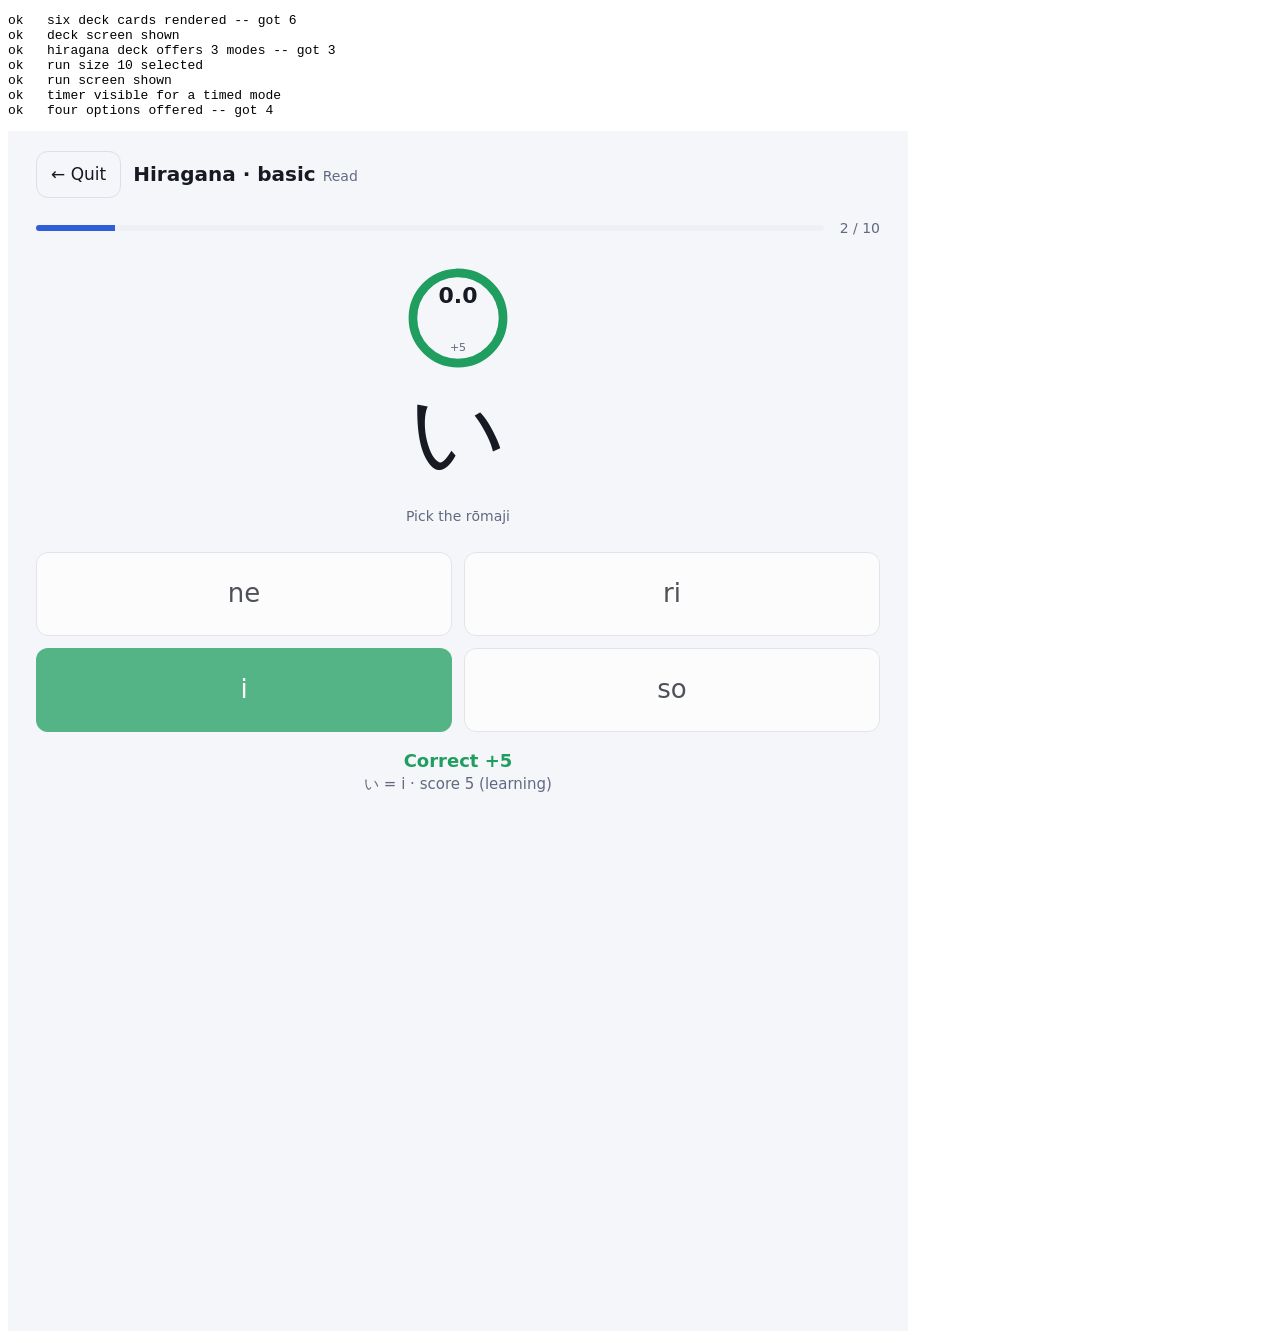
==== tools/browser-smoke.html @ 111c3815 "Kana SRS: offline hiragana/katakana drill app Standalone static page (no build step, no dependencies" ====
<!DOCTYPE html>
<!-- [MODULE] browser-smoke | End-to-end UI check: drives a real run in an iframe and asserts the results
     [IFACE] layer: tooling | in: nothing -> out: pass/fail lines in #out, ending SMOKE PASSED/FAILED | crosses: [browser DOM, localStorage]
     [GRAPH] needs: [index] | feeds: [] | group: tooling
     [STATE] stateful | persists: clears the app's localStorage key before running | raises: nothing

     Must be served over http(s): it drives index.html through a same-origin
     iframe, which file:// forbids. See README "Development". -->
<html lang="en">
<head><meta charset="utf-8"><title>Kana SRS browser smoke test</title></head>
<body>
<pre id="out">running…</pre>
<iframe id="frame" style="width:900px;height:1200px;border:0"></iframe>
<script>
var lines = [];
function log(name, ok, detail) { lines.push((ok ? 'ok   ' : 'FAIL ') + name + (detail ? ' -- ' + detail : '')); render(); }
function render() { document.getElementById('out').textContent = lines.join('\n'); }
function wait(ms) { return new Promise(function (r) { setTimeout(r, ms); }); }

var frame = document.getElementById('frame');
var started = false;

// Same origin as the app, so its saved progress can be cleared before the app boots.
try { localStorage.removeItem('kana_srs_v1'); } catch (e) {}

frame.addEventListener('load', function () {
  if (started) return;          // one run only: the app never navigates, but be explicit
  started = true;
  run().catch(function (e) {
    log('exception', false, e.message);
    lines.push('SMOKE FAILED');
    render();
  });
});
frame.src = '../index.html';

async function run() {
  var w = frame.contentWindow, d = frame.contentDocument;

  var cards = d.querySelectorAll('.deck-card');
  log('six deck cards rendered', cards.length === 6, 'got ' + cards.length);

  cards[0].click();
  await wait(100);
  log('deck screen shown', !d.getElementById('screen-deck').hidden);
  log('hiragana deck offers 3 modes', d.querySelectorAll('.mode-row').length === 3,
      'got ' + d.querySelectorAll('.mode-row').length);

  // Run length 10 keeps the smoke run short. The row re-renders on click, so
  // the buttons must be re-queried rather than reused.
  d.querySelectorAll('#run-size button')[0].click();
  await wait(60);
  log('run size 10 selected',
      d.querySelectorAll('#run-size button')[0].getAttribute('aria-pressed') === 'true');

  // --- MCQ run, every answer correct and fast -------------------------
  d.querySelectorAll('.mode-row')[0].querySelector('button.primary').click();
  await wait(100);
  log('run screen shown', !d.getElementById('screen-run').hidden);
  log('timer visible for a timed mode', !d.getElementById('timer').hidden);
  log('four options offered', d.querySelectorAll('#options button').length === 4,
      'got ' + d.querySelectorAll('#options button').length);

  var answered = 0, seen = {};
  for (var i = 0; i < 10; i++) {
    var prompt = d.getElementById('prompt').textContent;
    seen[prompt] = true;
    var right = null;
    Array.prototype.forEach.call(d.querySelectorAll('#options button'), function (b) {
      if (!right && w.KANA_DATA.byKey[prompt].r === b.textContent) right = b;
    });
    if (!right) { log('correct option present for ' + prompt, false); break; }
    right.click();
    answered++;
    await wait(750);
  }
  log('answered all 10 questions', answered === 10, 'got ' + answered);
  log('10 distinct kana in the run', Object.keys(seen).length === 10, 'got ' + Object.keys(seen).length);
  log('summary screen shown', !d.getElementById('screen-summary').hidden);
  log('summary says 10/10', d.getElementById('stat-correct').textContent === '10/10',
      d.getElementById('stat-correct').textContent);
  log('fast answers score +5 each (+50)', d.getElementById('stat-points').textContent === '+50',
      d.getElementById('stat-points').textContent);
  log('summary lists every answered kana', d.querySelectorAll('.review-row').length === 10,
      'got ' + d.querySelectorAll('.review-row').length);

  var saved = JSON.parse(w.localStorage.getItem('kana_srs_v1'));
  var scores = saved && saved.progress.mcq_k2r;
  log('progress persisted to localStorage', !!scores && Object.keys(scores).length === 10,
      scores ? Object.keys(scores).length + ' entries' : 'nothing saved');
  log('each answered kana scored 5',
      !!scores && Object.keys(scores).every(function (k) { return scores[k].score === 5; }));

  // --- a wrong answer subtracts, floored at 0 -------------------------
  d.getElementById('btn-again').click();
  await wait(120);
  var kana = d.getElementById('prompt').textContent, wrong = null;
  Array.prototype.forEach.call(d.querySelectorAll('#options button'), function (b) {
    if (!wrong && w.KANA_DATA.byKey[kana].r !== b.textContent) wrong = b;
  });
  wrong.click();
  await wait(120);
  var after = JSON.parse(w.localStorage.getItem('kana_srs_v1')).progress.mcq_k2r[kana];
  log('wrong answer never drives a score below 0', after.score >= 0, 'score ' + after.score);
  log('verdict marks the answer wrong',
      d.getElementById('verdict').getAttribute('data-mark') === 'wrong');
  await wait(1900);

  // --- type mode ------------------------------------------------------
  d.getElementById('btn-quit').click();
  await wait(120);
  d.querySelectorAll('.mode-row')[2].querySelector('button.primary').click();
  await wait(120);
  log('type mode hides the options grid', d.getElementById('options').hidden);
  log('type mode hides the timer', d.getElementById('timer').hidden);

  var typed = d.getElementById('prompt').textContent;
  d.getElementById('type-input').value = w.KANA_DATA.byKey[typed].r;
  d.getElementById('type-form').dispatchEvent(new w.Event('submit', { cancelable: true, bubbles: true }));
  await wait(120);
  log('typed answer accepted', d.getElementById('verdict').getAttribute('data-mark') === 'correct');
  var typeScores = JSON.parse(w.localStorage.getItem('kana_srs_v1')).progress.type_k2r;
  log('typed answer scores +3', typeScores[typed].score === 3, 'score ' + typeScores[typed].score);
  await wait(800);

  // --- katakana has no type mode --------------------------------------
  d.getElementById('btn-quit').click();
  await wait(120);
  d.querySelector('[data-nav="home"]').click();
  await wait(120);
  d.querySelectorAll('.deck-card')[3].click();
  await wait(120);
  log('katakana deck offers 2 modes', d.querySelectorAll('.mode-row').length === 2,
      'got ' + d.querySelectorAll('.mode-row').length);

  // --- export round-trip ----------------------------------------------
  var exported = w.KanaStore.exportText();
  w.KanaStore.reset();
  log('reset clears every score', Object.keys(w.KanaStore.raw().progress.mcq_k2r || {}).length === 0);
  log('import restores an export', w.KanaStore.importText(exported) &&
      Object.keys(w.KanaStore.raw().progress.mcq_k2r).length === 10);

  lines.push(lines.some(function (l) { return l.indexOf('FAIL') === 0; }) ? 'SMOKE FAILED' : 'SMOKE PASSED');
  render();
}
</script>
</body>
</html>
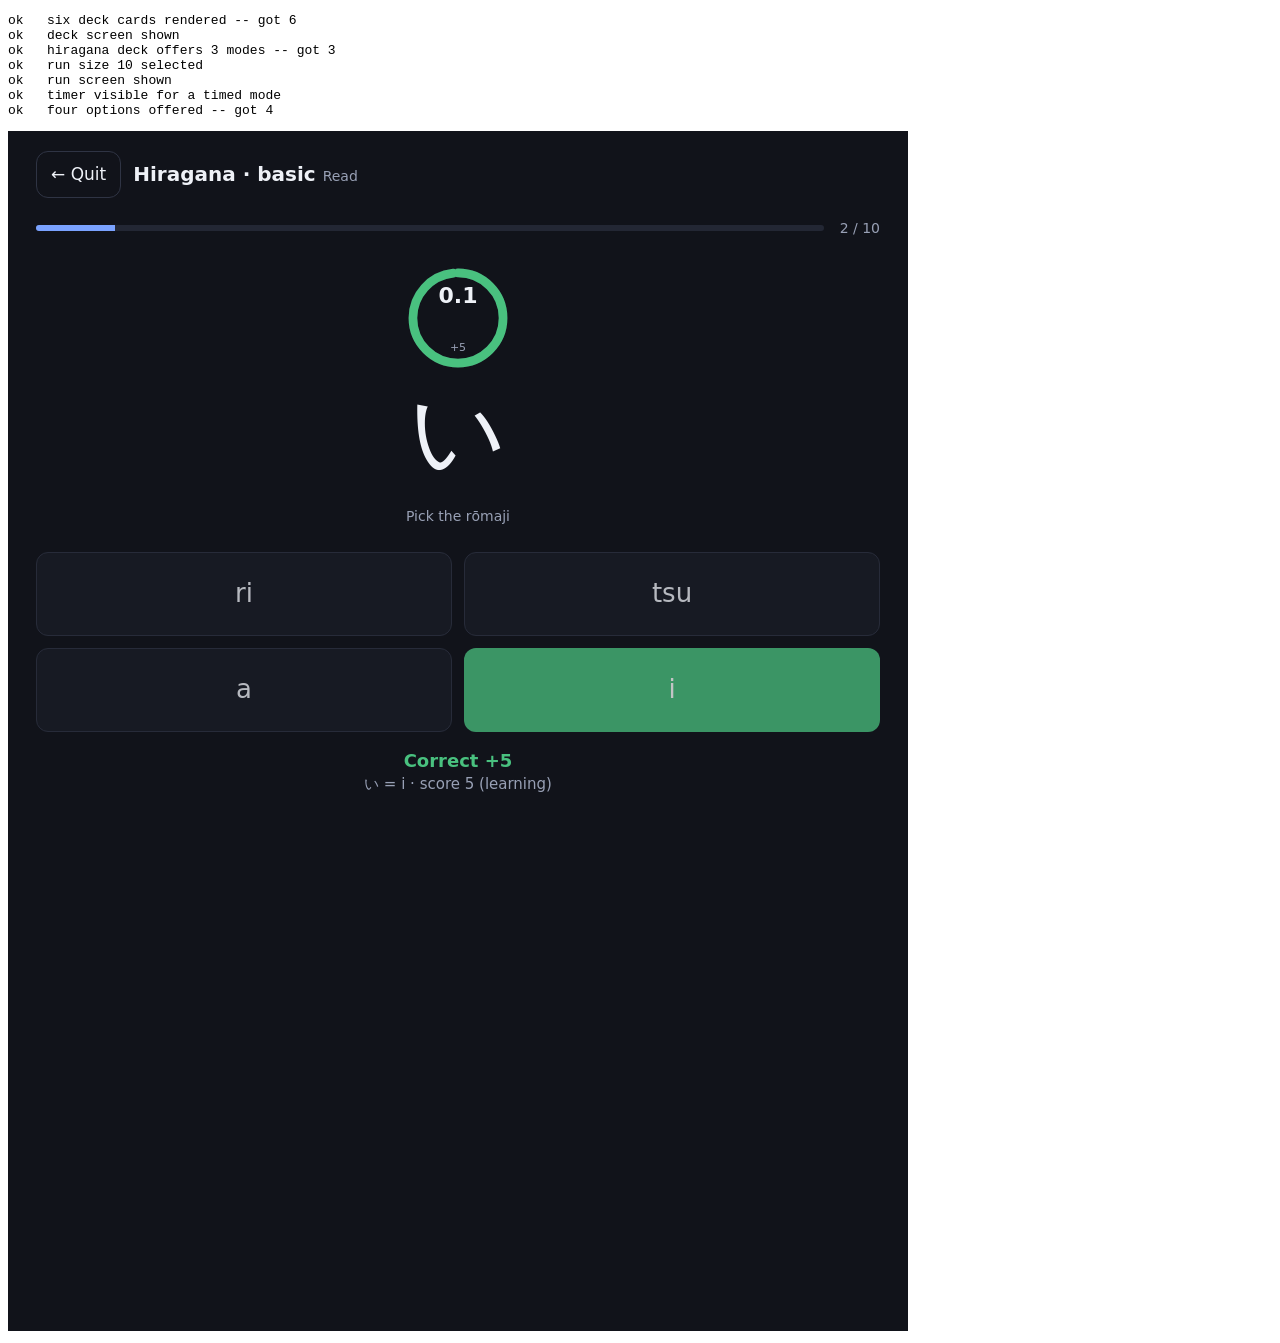
==== commit f614d638: "Add Dark / Light / Kids themes with a switcher in Settings Themes are now an explicit setting stored" ====
--- a/tools/browser-smoke.html
+++ b/tools/browser-smoke.html
@@ -133,12 +133,63 @@
   log('katakana deck offers 2 modes', d.querySelectorAll('.mode-row').length === 2,
       'got ' + d.querySelectorAll('.mode-row').length);
 
+  // --- themes ---------------------------------------------------------
+  log('dark is the default theme', d.documentElement.getAttribute('data-theme') === 'dark',
+      d.documentElement.getAttribute('data-theme'));
+  d.querySelector('[data-nav="home"]').click();
+  await wait(60);
+  d.getElementById('btn-settings').click();
+  await wait(120);
+  var themeButtons = d.querySelectorAll('#theme-picker button');
+  log('theme picker offers 3 themes', themeButtons.length === 3, 'got ' + themeButtons.length);
+  themeButtons[2].click();
+  await wait(60);
+  log('kids theme stamps <html data-theme>', d.documentElement.getAttribute('data-theme') === 'kids');
+  log('theme-color meta follows the theme',
+      d.getElementById('theme-color').getAttribute('content') === '#fff6e5');
+  log('theme persisted in settings',
+      JSON.parse(w.localStorage.getItem('kana_srs_v1')).settings.theme === 'kids');
+  log('picker marks the active theme',
+      d.querySelectorAll('#theme-picker button')[2].getAttribute('aria-pressed') === 'true');
+
+  // kids theme: a correct answer cheers, the summary cheers
+  d.querySelector('[data-nav="home"]').click();
+  await wait(60);
+  d.querySelectorAll('.deck-card')[0].click();
+  await wait(60);
+  d.querySelectorAll('.mode-row')[0].querySelector('button.primary').click();
+  await wait(120);
+  var kidsKana = d.getElementById('prompt').textContent, kidsRight = null;
+  Array.prototype.forEach.call(d.querySelectorAll('#options button'), function (b) {
+    if (!kidsRight && w.KANA_DATA.byKey[kidsKana].r === b.textContent) kidsRight = b;
+  });
+  kidsRight.click();
+  await wait(60);
+  log('kids verdict is a cheer, not "Correct"', /[✨🌟🎉🙌]/.test(d.getElementById('verdict').textContent),
+      d.getElementById('verdict').textContent);
+  await wait(800);
+  d.getElementById('btn-quit').click();
+  await wait(60);
+
+  // switch back so the remaining checks (and the next run) see the default
+  d.querySelector('[data-nav="home"]').click();
+  await wait(60);
+  d.getElementById('btn-settings').click();
+  await wait(60);
+  d.querySelectorAll('#theme-picker button')[0].click();
+  await wait(60);
+  log('switching back restores dark', d.documentElement.getAttribute('data-theme') === 'dark');
+
   // --- export round-trip ----------------------------------------------
   var exported = w.KanaStore.exportText();
   w.KanaStore.reset();
   log('reset clears every score', Object.keys(w.KanaStore.raw().progress.mcq_k2r || {}).length === 0);
   log('import restores an export', w.KanaStore.importText(exported) &&
       Object.keys(w.KanaStore.raw().progress.mcq_k2r).length === 10);
+  // Last, because it replaces the whole state with a near-empty one.
+  log('an unknown theme in an import falls back to the default',
+      w.KanaStore.importText(JSON.stringify({ settings: { theme: 'neon' } })) &&
+      w.KanaStore.getSettings().theme === 'dark');
 
   lines.push(lines.some(function (l) { return l.indexOf('FAIL') === 0; }) ? 'SMOKE FAILED' : 'SMOKE PASSED');
   render();
